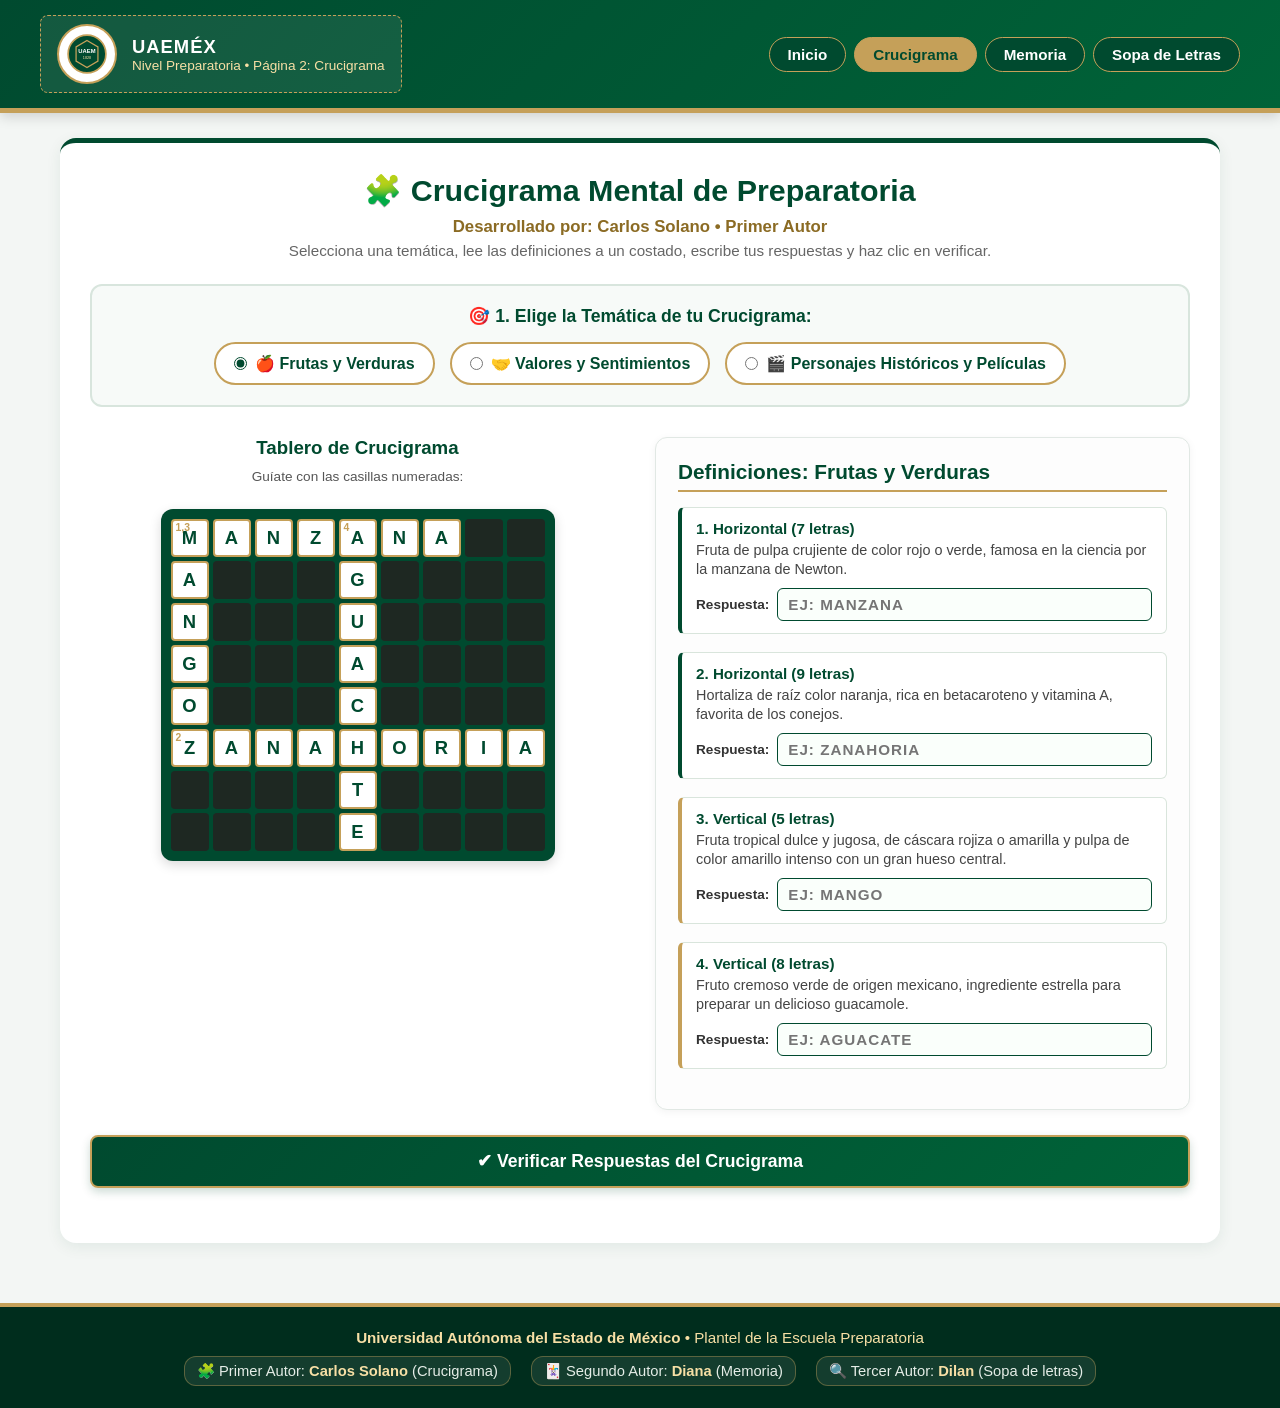
==== crucigrama.html @ 7cd6ed07 "feat: unir proyectos integrando Memoriando y Sopa de Letras con diseno institucional UAEMex" ====
<!DOCTYPE html>
<html lang="es">
<head>
    <meta charset="UTF-8">
    <meta name="viewport" content="width=device-width, initial-scale=1.0">
    <title>Crucigrama Interactivo | UAEMéx Preparatoria - Carlos Solano</title>
    <!-- Vinculación del archivo de estilos externo -->
    <link rel="stylesheet" href="css/estilos.css">
</head>
<body>

    <!-- Encabezado Institucional UAEMéx con espacio reservado para Logotipo -->
    <header class="header-uaem">
        <div class="contenedor-header">
            <div class="logo-espacio" title="Espacio para colocar el logotipo oficial de la UAEMéx">
                <div class="logo-uaem-marco">
                    <svg viewBox="0 0 100 100" xmlns="http://www.w3.org/2000/svg">
                        <circle cx="50" cy="50" r="45" fill="#004A2F" stroke="#C5A059" stroke-width="4"/>
                        <path d="M50 18 L76 33 L76 67 L50 82 L24 67 L24 33 Z" fill="none" stroke="#C5A059" stroke-width="3"/>
                        <text x="50" y="47" font-size="14" font-weight="bold" fill="#ffffff" text-anchor="middle">UAEM</text>
                        <text x="50" y="62" font-size="9" fill="#f7dfa5" text-anchor="middle">1828</text>
                    </svg>
                </div>
                <div class="texto-logo">
                    <span class="institucion">UAEMéx</span>
                    <span class="sub-institucion">Nivel Preparatoria &bull; Página 2: Crucigrama</span>
                </div>
            </div>

            <nav>
                <a href="index.html" class="nav-enlace-inicio">Inicio</a>
                <a href="crucigrama.html" class="nav-enlace-inicio activo">Crucigrama</a>
                <a href="memoria.html" class="nav-enlace-inicio">Memoria</a>
                <a href="sopa.html" class="nav-enlace-inicio">Sopa de Letras</a>
            </nav>
        </div>
    </header>

    <!-- Contenedor Principal del Juego -->
    <main class="contenedor-principal">

        <section class="seccion-crucigrama">
            <!-- Encabezado del Juego e Ilustración Llamativa -->
            <div class="encabezado-juego">
                <h2>🧩 Crucigrama Mental de Preparatoria</h2>
                <p class="credito-autor-juego">Desarrollado por: Carlos Solano &bull; Primer Autor</p>
                <p style="color: #666; margin-top: 5px; font-size: 0.95rem;">
                    Selecciona una temática, lee las definiciones a un costado, escribe tus respuestas y haz clic en verificar.
                </p>
            </div>

            <!-- Formulario Principal del Crucigrama -->
            <form id="form-crucigrama" autocomplete="off">

                <!-- Selector de Temática -->
                <div class="bloque-selector-temas">
                    <h4>🎯 1. Elige la Temática de tu Crucigrama:</h4>
                    <div class="grupo-radios">
                        <label class="radio-opcion">
                            <input type="radio" name="tematica" value="frutas" id="radio-frutas" checked>
                            🍎 Frutas y Verduras
                        </label>
                        <label class="radio-opcion">
                            <input type="radio" name="tematica" value="valores" id="radio-valores">
                            🤝 Valores y Sentimientos
                        </label>
                        <label class="radio-opcion">
                            <input type="radio" name="tematica" value="personajes" id="radio-personajes">
                            🎬 Personajes Históricos y Películas
                        </label>
                    </div>
                </div>

                <!-- Contenedor dinámico según temática -->
                <div class="contenedor-juego">

                    <!-- ==============================================================
                         PANEL 1: FRUTAS Y VERDURAS
                         ============================================================== -->
                    <div class="panel-frutas" id="panel-frutas" style="display: block;">
                        <div class="contenedor-layout-crucigrama">
                            
                            <!-- Columna Central: Crucigrama -->
                            <div class="columna-crucigrama">
                                <h3 style="color:#004A2F; margin-bottom: 10px;">Tablero de Crucigrama</h3>
                                <p style="font-size:0.85rem; color:#555; margin-bottom:10px;">Guíate con las casillas numeradas:</p>
                                
                                <div class="cuadricula-crucigrama" style="grid-template-columns: repeat(9, 38px);">
                                    <!-- Fila 1: MANZANA (Horizontal 1) -->
                                    <div class="celda-letra"><span class="numero-pista">1,3</span>M</div>
                                    <div class="celda-letra">A</div>
                                    <div class="celda-letra">N</div>
                                    <div class="celda-letra">Z</div>
                                    <div class="celda-letra"><span class="numero-pista">4</span>A</div>
                                    <div class="celda-letra">N</div>
                                    <div class="celda-letra">A</div>
                                    <div class="celda-vacia"></div>
                                    <div class="celda-vacia"></div>

                                    <!-- Fila 2: Intersección con V3 (A) y V4 (G) -->
                                    <div class="celda-letra">A</div>
                                    <div class="celda-vacia"></div>
                                    <div class="celda-vacia"></div>
                                    <div class="celda-vacia"></div>
                                    <div class="celda-letra">G</div>
                                    <div class="celda-vacia"></div>
                                    <div class="celda-vacia"></div>
                                    <div class="celda-vacia"></div>
                                    <div class="celda-vacia"></div>

                                    <!-- Fila 3: Intersección con V3 (N) y V4 (U) -->
                                    <div class="celda-letra">N</div>
                                    <div class="celda-vacia"></div>
                                    <div class="celda-vacia"></div>
                                    <div class="celda-vacia"></div>
                                    <div class="celda-letra">U</div>
                                    <div class="celda-vacia"></div>
                                    <div class="celda-vacia"></div>
                                    <div class="celda-vacia"></div>
                                    <div class="celda-vacia"></div>

                                    <!-- Fila 4: Intersección con V3 (G) y V4 (A) -->
                                    <div class="celda-letra">G</div>
                                    <div class="celda-vacia"></div>
                                    <div class="celda-vacia"></div>
                                    <div class="celda-vacia"></div>
                                    <div class="celda-letra">A</div>
                                    <div class="celda-vacia"></div>
                                    <div class="celda-vacia"></div>
                                    <div class="celda-vacia"></div>
                                    <div class="celda-vacia"></div>

                                    <!-- Fila 5: Intersección con V3 (O) y V4 (C) -->
                                    <div class="celda-letra">O</div>
                                    <div class="celda-vacia"></div>
                                    <div class="celda-vacia"></div>
                                    <div class="celda-vacia"></div>
                                    <div class="celda-letra">C</div>
                                    <div class="celda-vacia"></div>
                                    <div class="celda-vacia"></div>
                                    <div class="celda-vacia"></div>
                                    <div class="celda-vacia"></div>

                                    <!-- Fila 6: ZANAHORIA (Horizontal 2) e intersección V4 (A) -->
                                    <div class="celda-letra"><span class="numero-pista">2</span>Z</div>
                                    <div class="celda-letra">A</div>
                                    <div class="celda-letra">N</div>
                                    <div class="celda-letra">A</div>
                                    <div class="celda-letra">H</div>
                                    <div class="celda-letra">O</div>
                                    <div class="celda-letra">R</div>
                                    <div class="celda-letra">I</div>
                                    <div class="celda-letra">A</div>

                                    <!-- Fila 7: Continuación V4 (T) -->
                                    <div class="celda-vacia"></div>
                                    <div class="celda-vacia"></div>
                                    <div class="celda-vacia"></div>
                                    <div class="celda-vacia"></div>
                                    <div class="celda-letra">T</div>
                                    <div class="celda-vacia"></div>
                                    <div class="celda-vacia"></div>
                                    <div class="celda-vacia"></div>
                                    <div class="celda-vacia"></div>

                                    <!-- Fila 8: Terminación V4 (E) -->
                                    <div class="celda-vacia"></div>
                                    <div class="celda-vacia"></div>
                                    <div class="celda-vacia"></div>
                                    <div class="celda-vacia"></div>
                                    <div class="celda-letra">E</div>
                                    <div class="celda-vacia"></div>
                                    <div class="celda-vacia"></div>
                                    <div class="celda-vacia"></div>
                                    <div class="celda-vacia"></div>
                                </div>
                            </div>

                            <!-- Columna Lateral: Definiciones y Campos de Respuesta -->
                            <div class="columna-definiciones">
                                <h3>Definiciones: Frutas y Verduras</h3>
                                
                                <div class="bloque-pista">
                                    <div class="titulo-pista">1. Horizontal (7 letras)</div>
                                    <div class="texto-pista">Fruta de pulpa crujiente de color rojo o verde, famosa en la ciencia por la manzana de Newton.</div>
                                    <div class="campo-respuesta">
                                        <label for="f_p1">Respuesta:</label>
                                        <input type="text" id="f_p1" name="f_p1" placeholder="EJ: MANZANA" maxlength="15">
                                    </div>
                                </div>

                                <div class="bloque-pista">
                                    <div class="titulo-pista">2. Horizontal (9 letras)</div>
                                    <div class="texto-pista">Hortaliza de raíz color naranja, rica en betacaroteno y vitamina A, favorita de los conejos.</div>
                                    <div class="campo-respuesta">
                                        <label for="f_p2">Respuesta:</label>
                                        <input type="text" id="f_p2" name="f_p2" placeholder="EJ: ZANAHORIA" maxlength="15">
                                    </div>
                                </div>

                                <div class="bloque-pista vertical">
                                    <div class="titulo-pista">3. Vertical (5 letras)</div>
                                    <div class="texto-pista">Fruta tropical dulce y jugosa, de cáscara rojiza o amarilla y pulpa de color amarillo intenso con un gran hueso central.</div>
                                    <div class="campo-respuesta">
                                        <label for="f_p3">Respuesta:</label>
                                        <input type="text" id="f_p3" name="f_p3" placeholder="EJ: MANGO" maxlength="15">
                                    </div>
                                </div>

                                <div class="bloque-pista vertical">
                                    <div class="titulo-pista">4. Vertical (8 letras)</div>
                                    <div class="texto-pista">Fruto cremoso verde de origen mexicano, ingrediente estrella para preparar un delicioso guacamole.</div>
                                    <div class="campo-respuesta">
                                        <label for="f_p4">Respuesta:</label>
                                        <input type="text" id="f_p4" name="f_p4" placeholder="EJ: AGUACATE" maxlength="15">
                                    </div>
                                </div>
                            </div>

                        </div>
                    </div>

                    <!-- ==============================================================
                         PANEL 2: VALORES Y SENTIMIENTOS
                         ============================================================== -->
                    <div class="panel-valores" id="panel-valores">
                        <div class="contenedor-layout-crucigrama">
                            
                            <!-- Columna Central: Crucigrama -->
                            <div class="columna-crucigrama">
                                <h3 style="color:#004A2F; margin-bottom: 10px;">Tablero de Crucigrama</h3>
                                <p style="font-size:0.85rem; color:#555; margin-bottom:10px;">Guíate con las casillas numeradas:</p>
                                
                                <div class="cuadricula-crucigrama" style="grid-template-columns: repeat(7, 38px);">
                                    <!-- Fila 1: RESPETO (Horizontal 1) -->
                                    <div class="celda-letra"><span class="numero-pista">1</span>R</div>
                                    <div class="celda-letra">E</div>
                                    <div class="celda-letra">S</div>
                                    <div class="celda-letra">P</div>
                                    <div class="celda-letra"><span class="numero-pista">3</span>E</div>
                                    <div class="celda-letra">T</div>
                                    <div class="celda-letra">O</div>

                                    <!-- Fila 2: Intersección V3 (L) -->
                                    <div class="celda-vacia"></div>
                                    <div class="celda-vacia"></div>
                                    <div class="celda-vacia"></div>
                                    <div class="celda-vacia"></div>
                                    <div class="celda-letra">A</div>
                                    <div class="celda-vacia"></div>
                                    <div class="celda-vacia"></div>

                                    <!-- Fila 3: EMPATIA (Horizontal 2) e intersección V3 (L) y V4 (A) -->
                                    <div class="celda-letra"><span class="numero-pista">2,4</span>E</div>
                                    <div class="celda-letra">M</div>
                                    <div class="celda-letra">P</div>
                                    <div class="celda-letra">A</div>
                                    <div class="celda-letra">T</div>
                                    <div class="celda-letra">I</div>
                                    <div class="celda-letra">A</div>

                                    <!-- Fila 4: Intersección V4 (M) y V3 (A) -->
                                    <div class="celda-letra">M</div>
                                    <div class="celda-vacia"></div>
                                    <div class="celda-vacia"></div>
                                    <div class="celda-vacia"></div>
                                    <div class="celda-letra">A</div>
                                    <div class="celda-vacia"></div>
                                    <div class="celda-vacia"></div>

                                    <!-- Fila 5: Intersección V4 (O) y V3 (D) -->
                                    <div class="celda-letra">O</div>
                                    <div class="celda-vacia"></div>
                                    <div class="celda-vacia"></div>
                                    <div class="celda-vacia"></div>
                                    <div class="celda-letra">D</div>
                                    <div class="celda-vacia"></div>
                                    <div class="celda-vacia"></div>

                                    <!-- Fila 6: Intersección V4 (R) -->
                                    <div class="celda-letra">R</div>
                                    <div class="celda-vacia"></div>
                                    <div class="celda-vacia"></div>
                                    <div class="celda-vacia"></div>
                                    <div class="celda-vacia"></div>
                                    <div class="celda-vacia"></div>
                                    <div class="celda-vacia"></div>
                                </div>
                            </div>

                            <!-- Columna Lateral: Definiciones y Campos de Respuesta -->
                            <div class="columna-definiciones">
                                <h3>Definiciones: Valores y Sentimientos</h3>
                                
                                <div class="bloque-pista">
                                    <div class="titulo-pista">1. Horizontal (7 letras)</div>
                                    <div class="texto-pista">Valor fundamental universitario que implica reconocer, apreciar y valorar a los demás y a sus derechos.</div>
                                    <div class="campo-respuesta">
                                        <label for="v_p1">Respuesta:</label>
                                        <input type="text" id="v_p1" name="v_p1" placeholder="EJ: RESPETO" maxlength="15">
                                    </div>
                                </div>

                                <div class="bloque-pista">
                                    <div class="titulo-pista">2. Horizontal (7 letras)</div>
                                    <div class="texto-pista">Capacidad socioemocional de ponerse en los zapatos de otra persona y comprender sus vivencias.</div>
                                    <div class="campo-respuesta">
                                        <label for="v_p2">Respuesta:</label>
                                        <input type="text" id="v_p2" name="v_p2" placeholder="EJ: EMPATIA" maxlength="15">
                                    </div>
                                </div>

                                <div class="bloque-pista vertical">
                                    <div class="titulo-pista">3. Vertical (7 letras)</div>
                                    <div class="texto-pista">Sentimiento de devoción, fidelidad y compromiso que profesamos hacia los principios éticos y amigos.</div>
                                    <div class="campo-respuesta">
                                        <label for="v_p3">Respuesta:</label>
                                        <input type="text" id="v_p3" name="v_p3" placeholder="EJ: LEALTAD" maxlength="15">
                                    </div>
                                </div>

                                <div class="bloque-pista vertical">
                                    <div class="titulo-pista">4. Vertical (4 letras)</div>
                                    <div class="texto-pista">Sentimiento supremo de cariño, afecto y fraternidad universal que une a las personas y a la comunidad.</div>
                                    <div class="campo-respuesta">
                                        <label for="v_p4">Respuesta:</label>
                                        <input type="text" id="v_p4" name="v_p4" placeholder="EJ: AMOR" maxlength="15">
                                    </div>
                                </div>
                            </div>

                        </div>
                    </div>

                    <!-- ==============================================================
                         PANEL 3: PERSONAJES HISTÓRICOS Y PELÍCULAS
                         ============================================================== -->
                    <div class="panel-personajes" id="panel-personajes">
                        <div class="contenedor-layout-crucigrama">
                            
                            <!-- Columna Central: Crucigrama -->
                            <div class="columna-crucigrama">
                                <h3 style="color:#004A2F; margin-bottom: 10px;">Tablero de Crucigrama</h3>
                                <p style="font-size:0.85rem; color:#555; margin-bottom:10px;">Guíate con las casillas numeradas:</p>
                                
                                <div class="cuadricula-crucigrama" style="grid-template-columns: repeat(7, 38px);">
                                    <!-- Fila 1: ZAPATA (Horizontal 1) -->
                                    <div class="celda-letra"><span class="numero-pista">1</span>Z</div>
                                    <div class="celda-letra"><span class="numero-pista">3</span>A</div>
                                    <div class="celda-letra">P</div>
                                    <div class="celda-letra">A</div>
                                    <div class="celda-letra">T</div>
                                    <div class="celda-letra">A</div>
                                    <div class="celda-vacia"></div>

                                    <!-- Fila 2: Intersección V3 (H e I) -->
                                    <div class="celda-vacia"></div>
                                    <div class="celda-letra">H</div>
                                    <div class="celda-vacia"></div>
                                    <div class="celda-vacia"></div>
                                    <div class="celda-vacia"></div>
                                    <div class="celda-vacia"></div>
                                    <div class="celda-vacia"></div>

                                    <!-- Fila 3: Intersección V3 (I) -->
                                    <div class="celda-vacia"></div>
                                    <div class="celda-letra">I</div>
                                    <div class="celda-vacia"></div>
                                    <div class="celda-vacia"></div>
                                    <div class="celda-vacia"></div>
                                    <div class="celda-vacia"></div>
                                    <div class="celda-vacia"></div>

                                    <!-- Fila 4: COCO (Horizontal 2) e intersección V4 (NEMO) -->
                                    <div class="celda-letra"><span class="numero-pista">2</span>C</div>
                                    <div class="celda-letra">O</div>
                                    <div class="celda-letra">C</div>
                                    <div class="celda-letra"><span class="numero-pista">4</span>O</div>
                                    <div class="celda-vacia"></div>
                                    <div class="celda-vacia"></div>
                                    <div class="celda-vacia"></div>

                                    <!-- Fila 5: Intersección V3 (D) y V4 (M) -->
                                    <div class="celda-vacia"></div>
                                    <div class="celda-letra">D</div>
                                    <div class="celda-vacia"></div>
                                    <div class="celda-letra">M</div>
                                    <div class="celda-vacia"></div>
                                    <div class="celda-vacia"></div>
                                    <div class="celda-vacia"></div>

                                    <!-- Fila 6: Intersección V3 (A) y V4 (E) -->
                                    <div class="celda-vacia"></div>
                                    <div class="celda-letra">A</div>
                                    <div class="celda-vacia"></div>
                                    <div class="celda-letra">E</div>
                                    <div class="celda-vacia"></div>
                                    <div class="celda-vacia"></div>
                                    <div class="celda-vacia"></div>

                                    <!-- Fila 7: Intersección V3 (LGO) y V4 (N) -->
                                    <div class="celda-vacia"></div>
                                    <div class="celda-letra">L</div>
                                    <div class="celda-vacia"></div>
                                    <div class="celda-letra">N</div>
                                    <div class="celda-vacia"></div>
                                    <div class="celda-vacia"></div>
                                    <div class="celda-vacia"></div>
                                </div>
                            </div>

                            <!-- Columna Lateral: Definiciones y Campos de Respuesta -->
                            <div class="columna-definiciones">
                                <h3>Definiciones: Personajes y Películas</h3>
                                
                                <div class="bloque-pista">
                                    <div class="titulo-pista">1. Horizontal (6 letras)</div>
                                    <div class="texto-pista">Emiliano, caudillo del sur y héroe de la Revolución Mexicana cuyo lema fue 'Tierra y Libertad'.</div>
                                    <div class="campo-respuesta">
                                        <label for="h_p1">Respuesta:</label>
                                        <input type="text" id="h_p1" name="h_p1" placeholder="EJ: ZAPATA" maxlength="15">
                                    </div>
                                </div>

                                <div class="bloque-pista">
                                    <div class="titulo-pista">2. Horizontal (4 letras)</div>
                                    <div class="texto-pista">Aclamada película animada de Disney Pixar que retrata la tradición mexicana del Día de Muertos y a Miguel Rivera.</div>
                                    <div class="campo-respuesta">
                                        <label for="h_p2">Respuesta:</label>
                                        <input type="text" id="h_p2" name="h_p2" placeholder="EJ: COCO" maxlength="15">
                                    </div>
                                </div>

                                <div class="bloque-pista vertical">
                                    <div class="titulo-pista">3. Vertical (7 letras)</div>
                                    <div class="texto-pista">Don Miguel, cura de Dolores considerado el Padre de la Patria que proclamó el Grito de Independencia en 1810.</div>
                                    <div class="campo-respuesta">
                                        <label for="h_p3">Respuesta:</label>
                                        <input type="text" id="h_p3" name="h_p3" placeholder="EJ: HIDALGO" maxlength="15">
                                    </div>
                                </div>

                                <div class="bloque-pista vertical">
                                    <div class="titulo-pista">4. Vertical (4 letras)</div>
                                    <div class="texto-pista">Pequeño y simpático pez payaso que se pierde en el arrecife en una famosa película marina de Pixar.</div>
                                    <div class="campo-respuesta">
                                        <label for="h_p4">Respuesta:</label>
                                        <input type="text" id="h_p4" name="h_p4" placeholder="EJ: NEMO" maxlength="15">
                                    </div>
                                </div>
                            </div>

                        </div>
                    </div>

                </div>

                <!-- Botón de Envío / Verificación -->
                <button type="submit" id="btn-verificar" class="boton-verificar">
                    ✔ Verificar Respuestas del Crucigrama
                </button>
            </form>

            <!-- Contenedor para mostrar la respuesta del servidor PHP -->
            <div id="resultado" class="contenedor-resultado"></div>

        </section>

    </main>

    <!-- Pie de Página Institucional con los Autores -->
    <footer class="footer-uaem">
        <p><strong>Universidad Autónoma del Estado de México</strong> &bull; Plantel de la Escuela Preparatoria</p>
        <div class="autores-lista">
            <span class="autor-item">🧩 Primer Autor: <strong>Carlos Solano</strong> (Crucigrama)</span>
            <span class="autor-item">🃏 Segundo Autor: <strong>Diana</strong> (Memoria)</span>
            <span class="autor-item">🔍 Tercer Autor: <strong>Dilan</strong> (Sopa de letras)</span>
        </div>
    </footer>

    <!-- Vinculación del archivo JavaScript externo -->
    <script src="js/script.js"></script>
</body>
</html>
---- css/estilos.css ----
/* ==========================================================================
   ESTILOS INSTITUCIONALES UAEMÉX - PORTAL EDUCATIVO PREPARATORIA
   Paleta oficial: Verde Esmeralda (#004A2F / #006338) y Dorado (#C5A059 / #D4AF37)
   ========================================================================== */

/* Reseteo básico y configuración general */
* {
    margin: 0;
    padding: 0;
    box-sizing: border-box;
    font-family: 'Segoe UI', Tahoma, Geneva, Verdana, sans-serif;
}

body {
    background-color: #f3f6f4;
    color: #222222;
    min-height: 100vh;
    display: flex;
    flex-direction: column;
}

/* Espacio superior para el logotipo y encabezado institucional */
.header-uaem {
    background: linear-gradient(135deg, #004A2F 0%, #006338 100%);
    color: #ffffff;
    border-bottom: 5px solid #C5A059;
    padding: 15px 25px;
    box-shadow: 0 4px 12px rgba(0, 0, 0, 0.15);
}

.contenedor-header {
    max-width: 1200px;
    margin: 0 auto;
    display: flex;
    align-items: center;
    justify-content: space-between;
    flex-wrap: wrap;
    gap: 15px;
}

/* Espacio reservado para el logotipo de la UAEMex */
.logo-espacio {
    display: flex;
    align-items: center;
    gap: 15px;
    background: rgba(255, 255, 255, 0.08);
    padding: 8px 16px;
    border-radius: 8px;
    border: 1px dashed #C5A059;
}

.logo-uaem-marco {
    width: 60px;
    height: 60px;
    background-color: #ffffff;
    border: 2px solid #C5A059;
    border-radius: 50%;
    display: flex;
    align-items: center;
    justify-content: center;
    overflow: hidden;
}

.logo-uaem-marco svg {
    width: 42px;
    height: 42px;
}

.texto-logo {
    display: flex;
    flex-direction: column;
}

.texto-logo .institucion {
    font-size: 1.15rem;
    font-weight: 800;
    letter-spacing: 1px;
    color: #ffffff;
    text-transform: uppercase;
}

.texto-logo .sub-institucion {
    font-size: 0.85rem;
    color: #f7dfa5;
    font-weight: 500;
}

.nav-enlace-inicio {
    color: #ffffff;
    text-decoration: none;
    font-weight: 600;
    font-size: 0.95rem;
    background: #004A2F;
    border: 1.5px solid #C5A059;
    padding: 8px 18px;
    border-radius: 20px;
    transition: background-color 0.2s, color 0.2s;
    display: inline-block;
}

.nav-enlace-inicio:hover {
    background-color: #C5A059;
    color: #004A2F;
}

.nav-enlace-inicio.activo {
    background-color: #C5A059;
    color: #004A2F;
    font-weight: 700;
}

header nav {
    display: flex;
    flex-wrap: wrap;
    gap: 8px;
    align-items: center;
}

/* Contenido Principal */
.contenedor-principal {
    max-width: 1200px;
    margin: 25px auto;
    padding: 0 20px;
    flex: 1;
    width: 100%;
}

/* Sección central con imagen de cerebro y niños/jóvenes */
.seccion-central {
    background-color: #ffffff;
    border-radius: 16px;
    padding: 30px;
    text-align: center;
    box-shadow: 0 4px 15px rgba(0, 74, 47, 0.08);
    border-top: 4px solid #004A2F;
    margin-bottom: 35px;
}

.ilustracion-cerebro {
    margin: 0 auto 20px auto;
    max-width: 480px;
}

.ilustracion-cerebro svg {
    width: 100%;
    height: auto;
    max-height: 240px;
}

.seccion-central h2 {
    color: #004A2F;
    font-size: 1.8rem;
    margin-bottom: 10px;
}

.seccion-central p {
    color: #555555;
    font-size: 1.05rem;
    max-width: 750px;
    margin: 0 auto;
    line-height: 1.5;
}

/* Recuadro de las 3 tarjetas de juegos */
.recuadro-tarjetas {
    background-color: #ffffff;
    border-radius: 16px;
    padding: 30px;
    box-shadow: 0 4px 15px rgba(0, 74, 47, 0.08);
    border-top: 4px solid #C5A059;
    margin-bottom: 35px;
}

.titulo-recuadro {
    text-align: center;
    color: #004A2F;
    font-size: 1.6rem;
    margin-bottom: 8px;
}

.subtitulo-recuadro {
    text-align: center;
    color: #777777;
    margin-bottom: 30px;
    font-size: 0.95rem;
}

/* Cuadrícula de tarjetas con efecto flip 3D */
.grid-tarjetas {
    display: grid;
    grid-template-columns: repeat(auto-fit, minmax(280px, 1fr));
    gap: 25px;
}

.tarjeta-perspectiva {
    perspective: 1000px;
    height: 340px;
    cursor: pointer;
}

.tarjeta-interior {
    position: relative;
    width: 100%;
    height: 100%;
    text-align: center;
    transition: transform 0.7s;
    transform-style: preserve-3d;
    border-radius: 14px;
    box-shadow: 0 6px 18px rgba(0, 0, 0, 0.1);
}

/* Clase añadida al hacer clic para girar la tarjeta */
.tarjeta-perspectiva.girada .tarjeta-interior,
.tarjeta-perspectiva:hover .tarjeta-interior {
    transform: rotateY(180deg);
}

.cara-frontal, .cara-posterior {
    position: absolute;
    width: 100%;
    height: 100%;
    backface-visibility: hidden;
    -webkit-backface-visibility: hidden;
    border-radius: 14px;
    padding: 25px;
    display: flex;
    flex-direction: column;
    justify-content: center;
    align-items: center;
}

/* Frente de la tarjeta */
.cara-frontal {
    background: #ffffff;
    border: 2px solid #e1e8e4;
    border-bottom: 5px solid #004A2F;
}

.icono-juego {
    font-size: 3.5rem;
    margin-bottom: 15px;
}

.cara-frontal h3 {
    color: #004A2F;
    font-size: 1.4rem;
    margin-bottom: 10px;
}

.etiqueta-autor {
    display: inline-block;
    background-color: #f7dfa5;
    color: #5a4209;
    font-weight: 700;
    font-size: 0.85rem;
    padding: 4px 12px;
    border-radius: 12px;
    margin-bottom: 15px;
}

.instruccion-click {
    font-size: 0.85rem;
    color: #888888;
    margin-top: auto;
}

/* Reverso de la tarjeta */
.cara-posterior {
    background: linear-gradient(145deg, #004A2F 0%, #003622 100%);
    color: #ffffff;
    transform: rotateY(180deg);
    border: 2px solid #C5A059;
}

.cara-posterior h3 {
    color: #f7dfa5;
    font-size: 1.35rem;
    margin-bottom: 12px;
}

.cara-posterior p {
    font-size: 0.92rem;
    line-height: 1.45;
    margin-bottom: 16px;
    color: #e5ede7;
}

.autor-posterior {
    font-size: 0.9rem;
    color: #ffffff;
    margin-bottom: 18px;
    font-weight: 600;
}

.boton-jugar {
    display: inline-block;
    background-color: #C5A059;
    color: #003622;
    font-weight: bold;
    text-decoration: none;
    padding: 10px 22px;
    border-radius: 20px;
    font-size: 0.95rem;
    border: none;
    cursor: pointer;
    box-shadow: 0 4px 8px rgba(0, 0, 0, 0.2);
    transition: transform 0.15s, background-color 0.15s;
}

.boton-jugar:hover {
    background-color: #e2ba6a;
    transform: scale(1.04);
}

.boton-proximo {
    display: inline-block;
    background-color: rgba(255, 255, 255, 0.2);
    color: #ffffff;
    font-size: 0.85rem;
    padding: 8px 16px;
    border-radius: 15px;
    border: 1px dashed #C5A059;
}

/* ==========================================================================
   ESTILOS PARA LA PÁGINA 2: CRUCIGRAMA (Carlos Solano)
   ========================================================================== */

.seccion-crucigrama {
    background: #ffffff;
    border-radius: 16px;
    padding: 30px;
    box-shadow: 0 4px 15px rgba(0, 74, 47, 0.08);
    border-top: 5px solid #004A2F;
    margin-bottom: 35px;
}

.encabezado-juego {
    text-align: center;
    margin-bottom: 25px;
}

.encabezado-juego h2 {
    color: #004A2F;
    font-size: 1.9rem;
    margin-bottom: 8px;
}

.credito-autor-juego {
    color: #8b6b24;
    font-weight: 700;
    font-size: 1.05rem;
}

/* Selector interactivo de temática */
.bloque-selector-temas {
    background-color: #f7faf8;
    border: 2px solid #d8e5dd;
    border-radius: 12px;
    padding: 20px;
    margin-bottom: 30px;
    text-align: center;
}

.bloque-selector-temas h4 {
    color: #004A2F;
    margin-bottom: 15px;
    font-size: 1.1rem;
}

.grupo-radios {
    display: flex;
    justify-content: center;
    gap: 15px;
    flex-wrap: wrap;
}

.radio-opcion {
    display: inline-flex;
    align-items: center;
    cursor: pointer;
    background-color: #ffffff;
    border: 2px solid #C5A059;
    padding: 10px 18px;
    border-radius: 25px;
    font-weight: 600;
    color: #004A2F;
    transition: all 0.2s;
}

.radio-opcion input {
    margin-right: 8px;
    accent-color: #004A2F;
}

.radio-opcion:hover {
    background-color: #fdf5e3;
}

/* Contenedor del juego en 2 columnas */
.contenedor-layout-crucigrama {
    display: flex;
    flex-wrap: wrap;
    gap: 30px;
    align-items: flex-start;
}

/* Columna del crucigrama (Centro) */
.columna-crucigrama {
    flex: 1 1 450px;
    display: flex;
    flex-direction: column;
    align-items: center;
}

.cuadricula-crucigrama {
    display: inline-grid;
    gap: 4px;
    background: #004A2F;
    padding: 10px;
    border-radius: 12px;
    box-shadow: 0 4px 12px rgba(0, 0, 0, 0.15);
    margin: 15px auto;
}

.celda-vacia {
    width: 38px;
    height: 38px;
    background-color: #1e2822;
    border-radius: 4px;
}

.celda-letra {
    position: relative;
    width: 38px;
    height: 38px;
    background-color: #ffffff;
    border: 2px solid #C5A059;
    border-radius: 4px;
    display: flex;
    align-items: center;
    justify-content: center;
    font-weight: 800;
    font-size: 1.15rem;
    color: #004A2F;
}

.numero-pista {
    position: absolute;
    top: 1px;
    left: 3px;
    font-size: 0.65rem;
    color: #C5A059;
    font-weight: 700;
}

/* Columna lateral de definiciones y respuestas */
.columna-definiciones {
    flex: 1 1 450px;
    background: #fdfdfd;
    border: 1px solid #e1e8e4;
    border-radius: 12px;
    padding: 22px;
    box-shadow: 0 2px 8px rgba(0, 0, 0, 0.05);
}

.columna-definiciones h3 {
    color: #004A2F;
    font-size: 1.3rem;
    margin-bottom: 15px;
    border-bottom: 2px solid #C5A059;
    padding-bottom: 6px;
}

.bloque-pista {
    margin-bottom: 18px;
    background: #ffffff;
    border: 1px solid #d9e5dc;
    border-left: 4px solid #004A2F;
    padding: 12px 14px;
    border-radius: 6px;
}

.bloque-pista.vertical {
    border-left-color: #C5A059;
}

.titulo-pista {
    font-weight: 700;
    color: #004A2F;
    font-size: 0.95rem;
    margin-bottom: 4px;
}

.texto-pista {
    font-size: 0.9rem;
    color: #444444;
    margin-bottom: 8px;
    line-height: 1.35;
}

.campo-respuesta {
    display: flex;
    align-items: center;
    gap: 8px;
}

.campo-respuesta label {
    font-size: 0.85rem;
    font-weight: 600;
    color: #333333;
}

.campo-respuesta input {
    flex: 1;
    padding: 7px 10px;
    border: 1.5px solid #004A2F;
    border-radius: 6px;
    font-size: 0.95rem;
    text-transform: uppercase;
    font-weight: 700;
    letter-spacing: 1px;
    background-color: #fafffb;
}

.campo-respuesta input:focus {
    outline: none;
    border-color: #C5A059;
    box-shadow: 0 0 5px rgba(197, 160, 89, 0.5);
}

/* Botón de verificación */
.boton-verificar {
    display: block;
    width: 100%;
    background: linear-gradient(135deg, #004A2F 0%, #006338 100%);
    color: #ffffff;
    border: 2px solid #C5A059;
    padding: 14px;
    font-size: 1.1rem;
    font-weight: 700;
    border-radius: 8px;
    cursor: pointer;
    margin-top: 25px;
    transition: transform 0.15s, background-color 0.2s;
    box-shadow: 0 4px 10px rgba(0, 74, 47, 0.2);
}

.boton-verificar:hover {
    background: linear-gradient(135deg, #005a39 0%, #007743 100%);
    transform: translateY(-2px);
}

/* Contenedor de resultado del servidor */
.contenedor-resultado {
    margin-top: 25px;
}

.caja-resultado {
    background-color: #ffffff;
    border: 2px solid #004A2F;
    border-radius: 10px;
    padding: 20px;
    box-shadow: 0 4px 12px rgba(0, 0, 0, 0.08);
}

.caja-resultado h3 {
    color: #004A2F;
    margin-bottom: 10px;
    font-size: 1.3rem;
    border-bottom: 2px solid #C5A059;
    padding-bottom: 5px;
}

.resumen-puntaje {
    font-size: 1.05rem;
    margin-bottom: 12px;
}

.mensaje-exito {
    background-color: #e4f7eb;
    color: #0d6335;
    padding: 12px;
    border-radius: 8px;
    border-left: 5px solid #28a745;
    font-weight: 700;
    margin-bottom: 15px;
}

.mensaje-parcial {
    background-color: #fff9e6;
    color: #7d5a0c;
    padding: 12px;
    border-radius: 8px;
    border-left: 5px solid #C5A059;
    font-weight: 700;
    margin-bottom: 15px;
}

.mensaje-fallo {
    background-color: #fde8e8;
    color: #9b1c1c;
    padding: 12px;
    border-radius: 8px;
    border-left: 5px solid #dc3545;
    font-weight: 700;
    margin-bottom: 15px;
}

.resultado-item {
    padding: 8px 12px;
    border-radius: 6px;
    margin-bottom: 6px;
    font-size: 0.95rem;
}

.resultado-item.correcto {
    background-color: #f0faf4;
    color: #0b5e32;
    border: 1px solid #c3e6cb;
}

.resultado-item.incorrecto {
    background-color: #fff5f5;
    color: #842029;
    border: 1px solid #f5c2c7;
}

/* Ocultación y despliegue según temática elegida */
.panel-frutas, .panel-valores, .panel-personajes {
    display: none;
}

/* Reglas modernas :has() para alternar pestañas temáticas */
form:has(#radio-frutas:checked) .panel-frutas {
    display: block;
}

form:has(#radio-valores:checked) .panel-valores {
    display: block;
}

form:has(#radio-personajes:checked) .panel-personajes {
    display: block;
}

/* Pie de página institucional UAEMex */
.footer-uaem {
    background: #002d1d;
    color: #ffffff;
    border-top: 4px solid #C5A059;
    padding: 22px 20px;
    text-align: center;
    margin-top: auto;
}

.footer-uaem p {
    font-size: 0.95rem;
    margin-bottom: 10px;
    color: #f7dfa5;
}

.autores-lista {
    display: flex;
    justify-content: center;
    gap: 20px;
    flex-wrap: wrap;
    font-size: 0.92rem;
    color: #e5ede7;
}

.autor-item {
    background: rgba(255, 255, 255, 0.08);
    padding: 5px 12px;
    border-radius: 12px;
    border: 1px solid rgba(197, 160, 89, 0.4);
}

.autor-item strong {
    color: #f7dfa5;
}

/* Responsive */
@media (max-width: 768px) {
    .contenedor-header {
        flex-direction: column;
        text-align: center;
    }
    .logo-espacio {
        justify-content: center;
    }
    .grupo-radios {
        flex-direction: column;
    }
    .autores-lista {
        flex-direction: column;
        gap: 8px;
    }
}

/* ==========================================================================
   ESTILOS COMPARTIDOS PARA JUEGOS: MEMORIA Y SOPA DE LETRAS
   ========================================================================== */
.panel {
    background: #ffffff;
    border: 3px solid #C5A059;
    border-radius: 16px;
    padding: 24px;
    box-shadow: 0 4px 15px rgba(0, 74, 47, 0.08);
    margin-bottom: 25px;
}

.titulo-juego {
    text-align: center;
    color: #004A2F;
    font-size: clamp(1.8rem, 5vw, 2.8rem);
    margin: 0 0 8px;
    font-weight: 800;
}

.subtitulo {
    text-align: center;
    color: #555555;
    margin: 0 0 20px;
    font-size: 1rem;
}

.menu {
    display: grid;
    grid-template-columns: repeat(auto-fit, minmax(220px, 1fr));
    gap: 16px;
    margin-bottom: 20px;
}

.menu label {
    display: block;
    font-weight: bold;
    color: #004A2F;
    margin-bottom: 4px;
}

.menu select, .menu input[type=range] {
    width: 100%;
    padding: 8px 10px;
    border: 2px solid #004A2F;
    border-radius: 8px;
    font-size: 0.95rem;
    background: #fff;
}

.mensaje {
    text-align: center;
    font-weight: bold;
    min-height: 1.5em;
    font-size: 1.1rem;
    margin: 12px 0;
    color: #004A2F;
}

.mensaje.error, .error {
    color: #b00020;
}

.info-juego {
    display: flex;
    flex-wrap: wrap;
    justify-content: space-between;
    align-items: center;
    gap: 10px;
    font-size: 1.15rem;
    font-weight: bold;
    color: #004A2F;
    margin-bottom: 16px;
}

.reloj {
    background: #004A2F;
    color: #f7dfa5;
    padding: 6px 18px;
    border-radius: 20px;
    border: 2px solid #C5A059;
}

.oculto {
    display: none !important;
}

/* Tablero y cartas de Memoria */
.tablero {
    display: grid;
    grid-template-columns: repeat(auto-fit, minmax(90px, 110px));
    justify-content: center;
    gap: 12px;
    max-width: 700px;
    margin: 0 auto;
}

.carta {
    background: none;
    border: none;
    padding: 0;
    width: 100%;
    height: auto;
    min-width: 0;
    aspect-ratio: 1/1;
    perspective: 700px;
    cursor: pointer;
}

.carta .interior {
    position: relative;
    width: 100%;
    height: 100%;
    transition: transform 0.5s;
    transform-style: preserve-3d;
}

.carta.volteada .interior {
    transform: rotateY(180deg);
}

.carta .cara {
    position: absolute;
    inset: 0;
    backface-visibility: hidden;
    -webkit-backface-visibility: hidden;
    border-radius: 12px;
    display: flex;
    align-items: center;
    justify-content: center;
    border: 3px solid #C5A059;
}

.carta .frente {
    background: #004A2F;
    color: #f7dfa5;
    font-size: 2.2rem;
}

.carta .reverso {
    background: #ffffff;
    font-size: clamp(2rem, 5vw, 3rem);
    transform: rotateY(180deg);
}

.carta.acertada .reverso {
    background: #f7dfa5;
    border-color: #004A2F;
}

/* Modal fin de juego */
.fin {
    position: fixed;
    inset: 0;
    background: rgba(0, 0, 0, 0.65);
    display: flex;
    align-items: center;
    justify-content: center;
    z-index: 9999;
    padding: 16px;
}

.fin-caja {
    background: #ffffff;
    border: 5px solid #C5A059;
    border-radius: 20px;
    padding: 30px;
    text-align: center;
    max-width: 440px;
    box-shadow: 0 10px 25px rgba(0, 0, 0, 0.3);
}

.fin-caja h2 {
    color: #004A2F;
    font-size: 1.8rem;
    margin-bottom: 12px;
}

.fin-caja .botones {
    display: flex;
    flex-wrap: wrap;
    gap: 10px;
    justify-content: center;
    margin-top: 15px;
}

/* Botones para los juegos */
.boton {
    display: inline-block;
    background: #004A2F;
    color: #ffffff;
    border: 2px solid #C5A059;
    padding: 10px 22px;
    border-radius: 25px;
    font-size: 0.95rem;
    font-weight: bold;
    cursor: pointer;
    text-decoration: none;
    transition: background-color 0.2s, color 0.2s;
}

.boton:hover {
    background: #006338;
}

.boton.oro {
    background: #C5A059;
    color: #004A2F;
    border-color: #004A2F;
}

.boton.oro:hover {
    background: #d4af37;
}

.botonera {
    display: flex;
    flex-wrap: wrap;
    gap: 12px;
    justify-content: center;
    margin-top: 15px;
}

/* Sopa de letras */
.sopa {
    border-collapse: collapse;
    margin: 0 auto 20px;
    user-select: none;
}

.sopa td {
    width: 42px;
    height: 42px;
    text-align: center;
    border: 1.5px solid #C5A059;
    font-weight: bold;
    font-size: 1.2rem;
    color: #004A2F;
    cursor: pointer;
    background: #ffffff;
    padding: 0;
    transition: background-color 0.15s;
}

.sopa td:hover {
    background: #f7dfa5;
}

.sopa td.inicio {
    background: #C5A059;
    color: #ffffff;
}

.sopa td.hallada {
    background: #004A2F;
    color: #ffffff;
}

.lista-palabras {
    display: flex;
    flex-wrap: wrap;
    gap: 10px;
    justify-content: center;
    list-style: none;
    padding: 0;
    margin: 15px 0;
}

.lista-palabras li {
    background: #fdf5e2;
    padding: 6px 14px;
    border-radius: 16px;
    font-weight: bold;
    color: #004A2F;
    border: 1.5px solid #C5A059;
    font-size: 0.95rem;
}

.lista-palabras li.hallada {
    background: #004A2F;
    color: #ffffff;
    text-decoration: line-through;
    border-color: #004A2F;
}
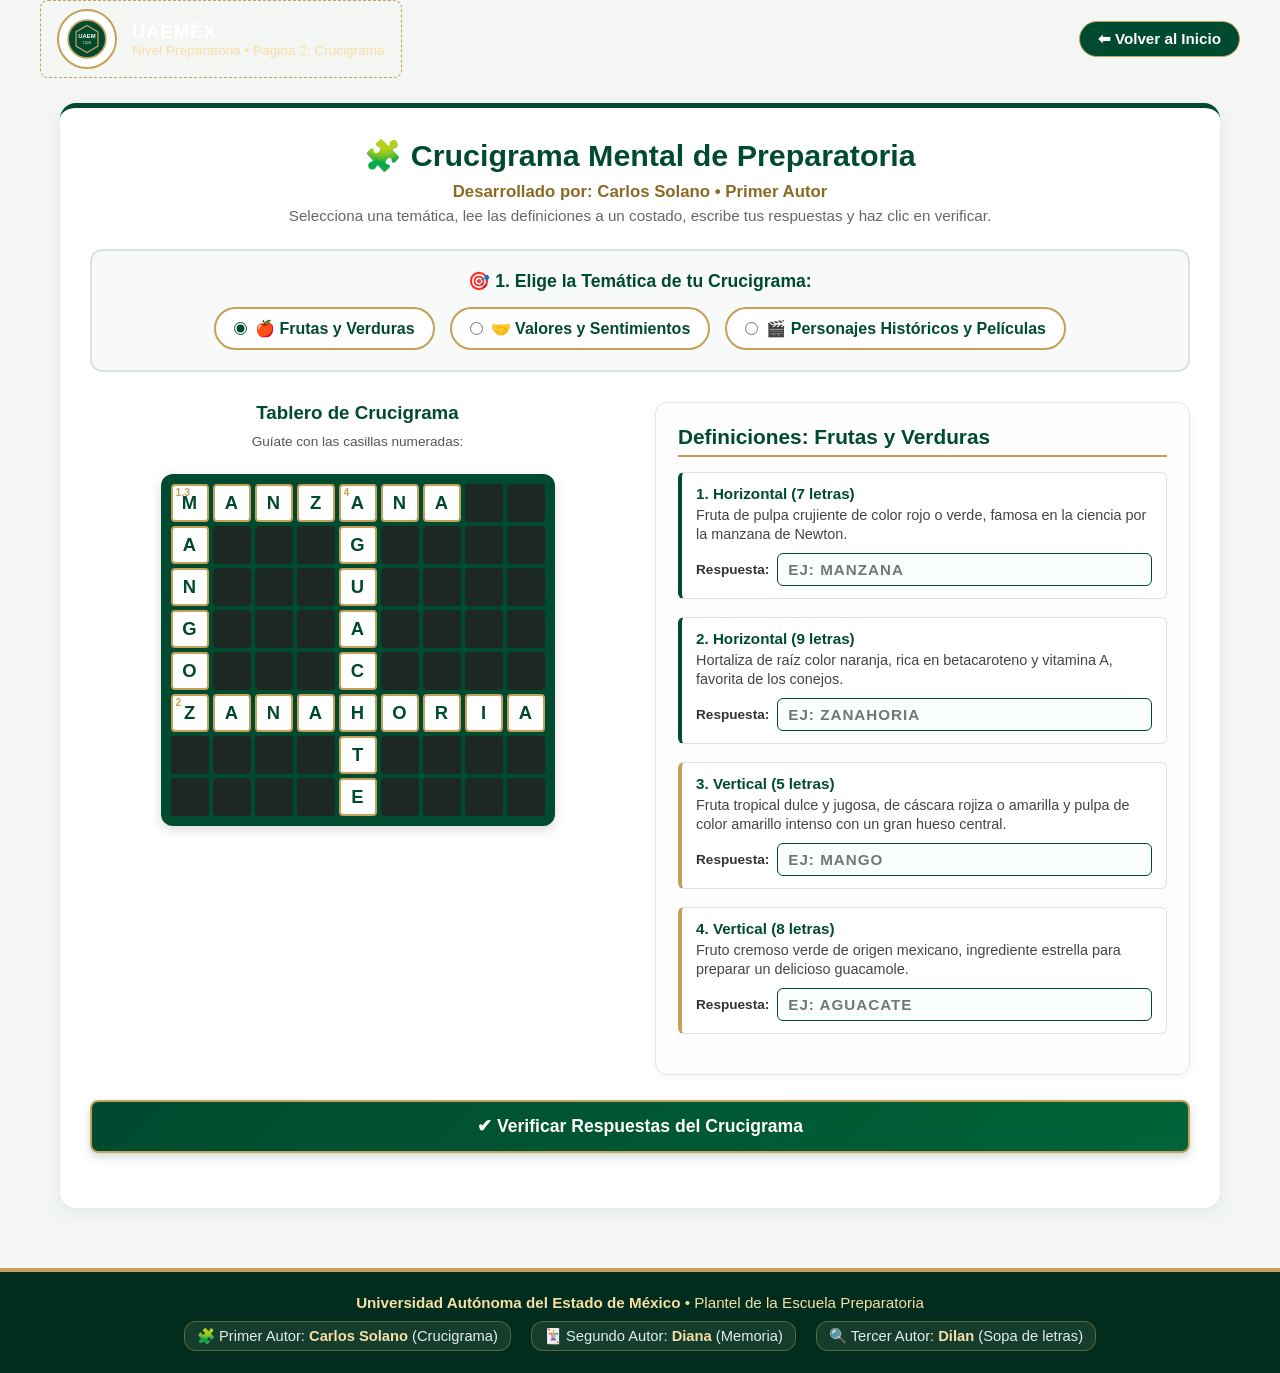
==== commit ca5a9cf6: "Update crucigrama.html" ====
--- a/crucigrama.html
+++ b/crucigrama.html
@@ -10,7 +10,7 @@
 <body>
 
     <!-- Encabezado Institucional UAEMéx con espacio reservado para Logotipo -->
-    <header class="header-uaem">
+    <header class="header-uaemMex">
         <div class="contenedor-header">
             <div class="logo-espacio" title="Espacio para colocar el logotipo oficial de la UAEMéx">
                 <div class="logo-uaem-marco">
@@ -28,10 +28,7 @@
             </div>
 
             <nav>
-                <a href="index.html" class="nav-enlace-inicio">Inicio</a>
-                <a href="crucigrama.html" class="nav-enlace-inicio activo">Crucigrama</a>
-                <a href="memoria.html" class="nav-enlace-inicio">Memoria</a>
-                <a href="sopa.html" class="nav-enlace-inicio">Sopa de Letras</a>
+                <a href="index.html" class="nav-enlace-inicio">⬅ Volver al Inicio</a>
             </nav>
         </div>
     </header>
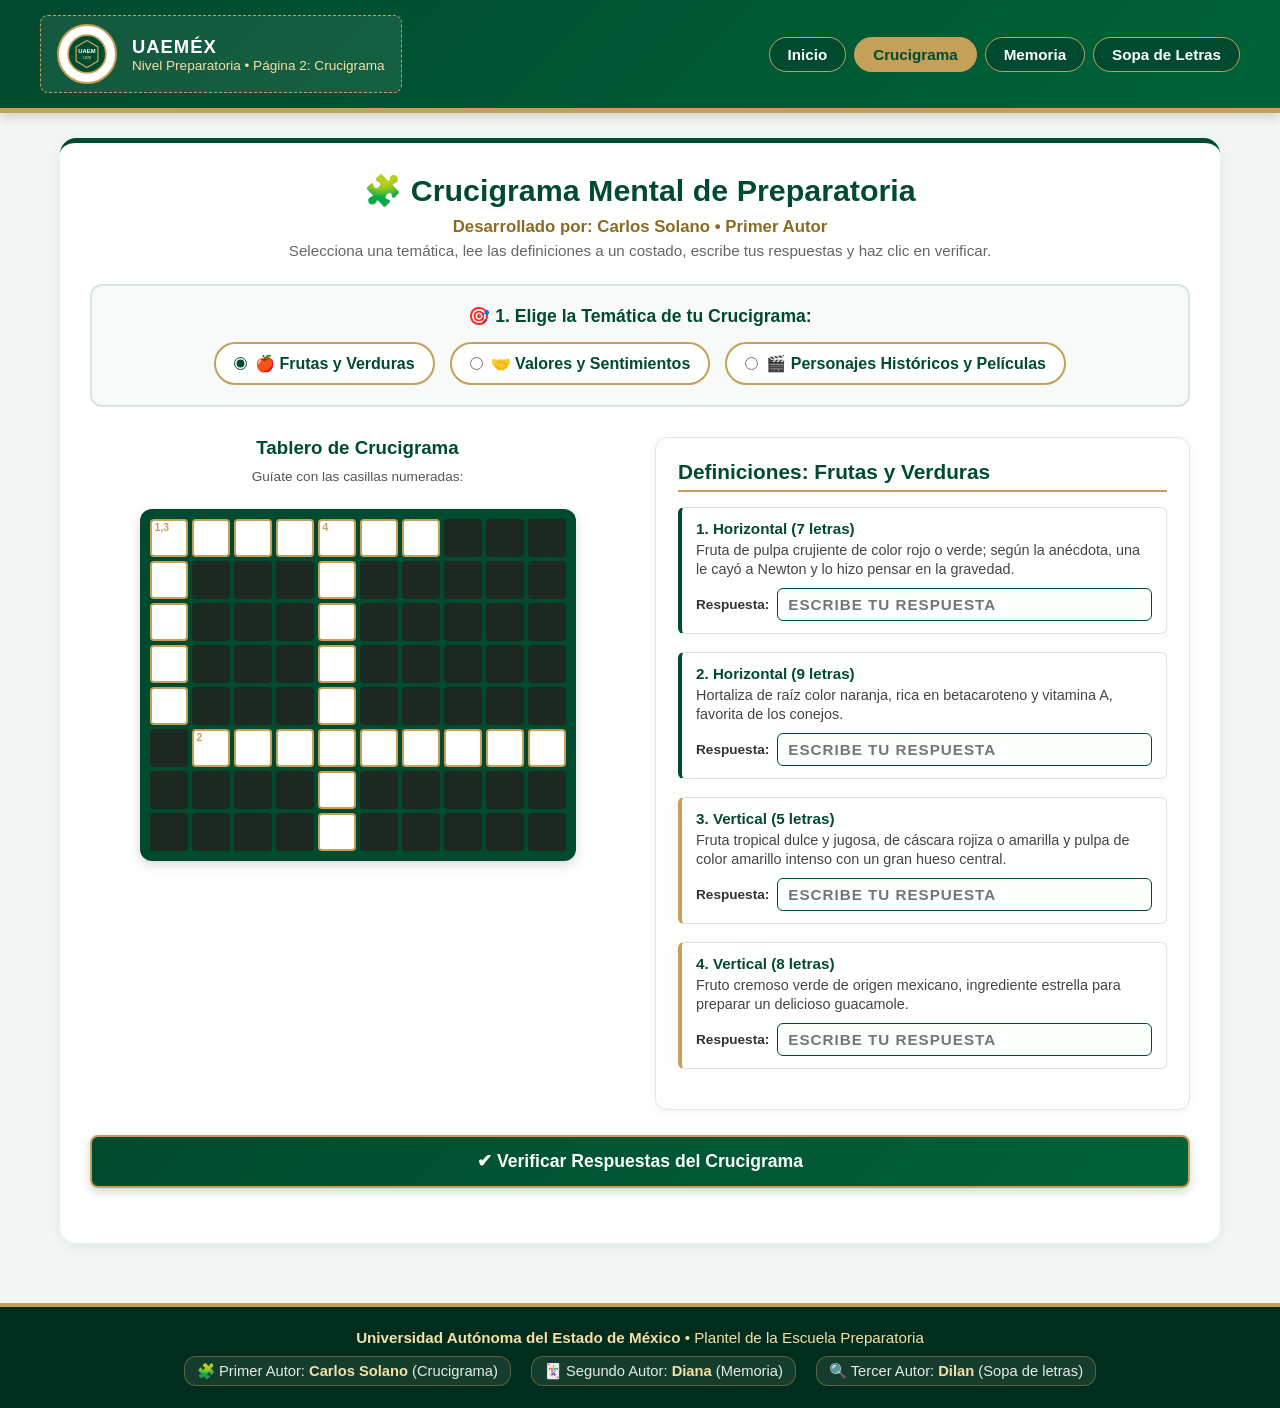
==== commit ef82ee29: "Update crucigrama.html" ====
--- a/crucigrama.html
+++ b/crucigrama.html
@@ -10,7 +10,7 @@
 <body>
 
     <!-- Encabezado Institucional UAEMéx con espacio reservado para Logotipo -->
-    <header class="header-uaemMex">
+    <header class="header-uaem">
         <div class="contenedor-header">
             <div class="logo-espacio" title="Espacio para colocar el logotipo oficial de la UAEMéx">
                 <div class="logo-uaem-marco">
@@ -28,7 +28,10 @@
             </div>
 
             <nav>
-                <a href="index.html" class="nav-enlace-inicio">⬅ Volver al Inicio</a>
+                <a href="index.html" class="nav-enlace-inicio">Inicio</a>
+                <a href="crucigrama.html" class="nav-enlace-inicio activo">Crucigrama</a>
+                <a href="memoria.html" class="nav-enlace-inicio">Memoria</a>
+                <a href="sopa.html" class="nav-enlace-inicio">Sopa de Letras</a>
             </nav>
         </div>
     </header>
@@ -73,99 +76,110 @@
 
                     <!-- ==============================================================
                          PANEL 1: FRUTAS Y VERDURAS
+                         Cuadrícula 10 x 8
+                         1H MANZANA (fila 1, col 1)   2H ZANAHORIA (fila 6, col 2)
+                         3V MANGO   (col 1, fila 1)   4V AGUACATE  (col 5, fila 1)
                          ============================================================== -->
                     <div class="panel-frutas" id="panel-frutas" style="display: block;">
                         <div class="contenedor-layout-crucigrama">
-                            
+
                             <!-- Columna Central: Crucigrama -->
                             <div class="columna-crucigrama">
                                 <h3 style="color:#004A2F; margin-bottom: 10px;">Tablero de Crucigrama</h3>
                                 <p style="font-size:0.85rem; color:#555; margin-bottom:10px;">Guíate con las casillas numeradas:</p>
-                                
-                                <div class="cuadricula-crucigrama" style="grid-template-columns: repeat(9, 38px);">
-                                    <!-- Fila 1: MANZANA (Horizontal 1) -->
-                                    <div class="celda-letra"><span class="numero-pista">1,3</span>M</div>
-                                    <div class="celda-letra">A</div>
-                                    <div class="celda-letra">N</div>
-                                    <div class="celda-letra">Z</div>
-                                    <div class="celda-letra"><span class="numero-pista">4</span>A</div>
-                                    <div class="celda-letra">N</div>
-                                    <div class="celda-letra">A</div>
-                                    <div class="celda-vacia"></div>
-                                    <div class="celda-vacia"></div>
-
-                                    <!-- Fila 2: Intersección con V3 (A) y V4 (G) -->
-                                    <div class="celda-letra">A</div>
-                                    <div class="celda-vacia"></div>
-                                    <div class="celda-vacia"></div>
-                                    <div class="celda-vacia"></div>
-                                    <div class="celda-letra">G</div>
-                                    <div class="celda-vacia"></div>
-                                    <div class="celda-vacia"></div>
-                                    <div class="celda-vacia"></div>
-                                    <div class="celda-vacia"></div>
-
-                                    <!-- Fila 3: Intersección con V3 (N) y V4 (U) -->
-                                    <div class="celda-letra">N</div>
-                                    <div class="celda-vacia"></div>
-                                    <div class="celda-vacia"></div>
-                                    <div class="celda-vacia"></div>
-                                    <div class="celda-letra">U</div>
-                                    <div class="celda-vacia"></div>
-                                    <div class="celda-vacia"></div>
-                                    <div class="celda-vacia"></div>
-                                    <div class="celda-vacia"></div>
-
-                                    <!-- Fila 4: Intersección con V3 (G) y V4 (A) -->
-                                    <div class="celda-letra">G</div>
-                                    <div class="celda-vacia"></div>
-                                    <div class="celda-vacia"></div>
-                                    <div class="celda-vacia"></div>
-                                    <div class="celda-letra">A</div>
-                                    <div class="celda-vacia"></div>
-                                    <div class="celda-vacia"></div>
-                                    <div class="celda-vacia"></div>
-                                    <div class="celda-vacia"></div>
-
-                                    <!-- Fila 5: Intersección con V3 (O) y V4 (C) -->
-                                    <div class="celda-letra">O</div>
-                                    <div class="celda-vacia"></div>
-                                    <div class="celda-vacia"></div>
-                                    <div class="celda-vacia"></div>
-                                    <div class="celda-letra">C</div>
-                                    <div class="celda-vacia"></div>
-                                    <div class="celda-vacia"></div>
-                                    <div class="celda-vacia"></div>
-                                    <div class="celda-vacia"></div>
-
-                                    <!-- Fila 6: ZANAHORIA (Horizontal 2) e intersección V4 (A) -->
-                                    <div class="celda-letra"><span class="numero-pista">2</span>Z</div>
-                                    <div class="celda-letra">A</div>
-                                    <div class="celda-letra">N</div>
-                                    <div class="celda-letra">A</div>
-                                    <div class="celda-letra">H</div>
-                                    <div class="celda-letra">O</div>
-                                    <div class="celda-letra">R</div>
-                                    <div class="celda-letra">I</div>
-                                    <div class="celda-letra">A</div>
-
-                                    <!-- Fila 7: Continuación V4 (T) -->
-                                    <div class="celda-vacia"></div>
-                                    <div class="celda-vacia"></div>
-                                    <div class="celda-vacia"></div>
-                                    <div class="celda-vacia"></div>
-                                    <div class="celda-letra">T</div>
-                                    <div class="celda-vacia"></div>
-                                    <div class="celda-vacia"></div>
-                                    <div class="celda-vacia"></div>
-                                    <div class="celda-vacia"></div>
-
-                                    <!-- Fila 8: Terminación V4 (E) -->
-                                    <div class="celda-vacia"></div>
-                                    <div class="celda-vacia"></div>
-                                    <div class="celda-vacia"></div>
-                                    <div class="celda-vacia"></div>
-                                    <div class="celda-letra">E</div>
+
+                                <div class="cuadricula-crucigrama" style="grid-template-columns: repeat(10, 38px);">
+                                    <!-- Fila 1: MANZANA (1H), inicio de MANGO (3V) y AGUACATE (4V) -->
+                                    <div class="celda-letra" data-letra="M"><span class="numero-pista">1,3</span></div>
+                                    <div class="celda-letra" data-letra="A"></div>
+                                    <div class="celda-letra" data-letra="N"></div>
+                                    <div class="celda-letra" data-letra="Z"></div>
+                                    <div class="celda-letra" data-letra="A"><span class="numero-pista">4</span></div>
+                                    <div class="celda-letra" data-letra="N"></div>
+                                    <div class="celda-letra" data-letra="A"></div>
+                                    <div class="celda-vacia"></div>
+                                    <div class="celda-vacia"></div>
+                                    <div class="celda-vacia"></div>
+
+                                    <!-- Fila 2: MANGO (A) y AGUACATE (G) -->
+                                    <div class="celda-letra" data-letra="A"></div>
+                                    <div class="celda-vacia"></div>
+                                    <div class="celda-vacia"></div>
+                                    <div class="celda-vacia"></div>
+                                    <div class="celda-letra" data-letra="G"></div>
+                                    <div class="celda-vacia"></div>
+                                    <div class="celda-vacia"></div>
+                                    <div class="celda-vacia"></div>
+                                    <div class="celda-vacia"></div>
+                                    <div class="celda-vacia"></div>
+
+                                    <!-- Fila 3: MANGO (N) y AGUACATE (U) -->
+                                    <div class="celda-letra" data-letra="N"></div>
+                                    <div class="celda-vacia"></div>
+                                    <div class="celda-vacia"></div>
+                                    <div class="celda-vacia"></div>
+                                    <div class="celda-letra" data-letra="U"></div>
+                                    <div class="celda-vacia"></div>
+                                    <div class="celda-vacia"></div>
+                                    <div class="celda-vacia"></div>
+                                    <div class="celda-vacia"></div>
+                                    <div class="celda-vacia"></div>
+
+                                    <!-- Fila 4: MANGO (G) y AGUACATE (A) -->
+                                    <div class="celda-letra" data-letra="G"></div>
+                                    <div class="celda-vacia"></div>
+                                    <div class="celda-vacia"></div>
+                                    <div class="celda-vacia"></div>
+                                    <div class="celda-letra" data-letra="A"></div>
+                                    <div class="celda-vacia"></div>
+                                    <div class="celda-vacia"></div>
+                                    <div class="celda-vacia"></div>
+                                    <div class="celda-vacia"></div>
+                                    <div class="celda-vacia"></div>
+
+                                    <!-- Fila 5: MANGO (O) y AGUACATE (C) -->
+                                    <div class="celda-letra" data-letra="O"></div>
+                                    <div class="celda-vacia"></div>
+                                    <div class="celda-vacia"></div>
+                                    <div class="celda-vacia"></div>
+                                    <div class="celda-letra" data-letra="C"></div>
+                                    <div class="celda-vacia"></div>
+                                    <div class="celda-vacia"></div>
+                                    <div class="celda-vacia"></div>
+                                    <div class="celda-vacia"></div>
+                                    <div class="celda-vacia"></div>
+
+                                    <!-- Fila 6: ZANAHORIA (2H), cruza AGUACATE en la A -->
+                                    <div class="celda-vacia"></div>
+                                    <div class="celda-letra" data-letra="Z"><span class="numero-pista">2</span></div>
+                                    <div class="celda-letra" data-letra="A"></div>
+                                    <div class="celda-letra" data-letra="N"></div>
+                                    <div class="celda-letra" data-letra="A"></div>
+                                    <div class="celda-letra" data-letra="H"></div>
+                                    <div class="celda-letra" data-letra="O"></div>
+                                    <div class="celda-letra" data-letra="R"></div>
+                                    <div class="celda-letra" data-letra="I"></div>
+                                    <div class="celda-letra" data-letra="A"></div>
+
+                                    <!-- Fila 7: AGUACATE (T) -->
+                                    <div class="celda-vacia"></div>
+                                    <div class="celda-vacia"></div>
+                                    <div class="celda-vacia"></div>
+                                    <div class="celda-vacia"></div>
+                                    <div class="celda-letra" data-letra="T"></div>
+                                    <div class="celda-vacia"></div>
+                                    <div class="celda-vacia"></div>
+                                    <div class="celda-vacia"></div>
+                                    <div class="celda-vacia"></div>
+                                    <div class="celda-vacia"></div>
+
+                                    <!-- Fila 8: AGUACATE (E) -->
+                                    <div class="celda-vacia"></div>
+                                    <div class="celda-vacia"></div>
+                                    <div class="celda-vacia"></div>
+                                    <div class="celda-vacia"></div>
+                                    <div class="celda-letra" data-letra="E"></div>
+                                    <div class="celda-vacia"></div>
                                     <div class="celda-vacia"></div>
                                     <div class="celda-vacia"></div>
                                     <div class="celda-vacia"></div>
@@ -176,13 +190,13 @@
                             <!-- Columna Lateral: Definiciones y Campos de Respuesta -->
                             <div class="columna-definiciones">
                                 <h3>Definiciones: Frutas y Verduras</h3>
-                                
+
                                 <div class="bloque-pista">
                                     <div class="titulo-pista">1. Horizontal (7 letras)</div>
-                                    <div class="texto-pista">Fruta de pulpa crujiente de color rojo o verde, famosa en la ciencia por la manzana de Newton.</div>
+                                    <div class="texto-pista">Fruta de pulpa crujiente de color rojo o verde; según la anécdota, una le cayó a Newton y lo hizo pensar en la gravedad.</div>
                                     <div class="campo-respuesta">
                                         <label for="f_p1">Respuesta:</label>
-                                        <input type="text" id="f_p1" name="f_p1" placeholder="EJ: MANZANA" maxlength="15">
+                                        <input type="text" id="f_p1" name="f_p1" placeholder="Escribe tu respuesta" maxlength="15">
                                     </div>
                                 </div>
 
@@ -191,7 +205,7 @@
                                     <div class="texto-pista">Hortaliza de raíz color naranja, rica en betacaroteno y vitamina A, favorita de los conejos.</div>
                                     <div class="campo-respuesta">
                                         <label for="f_p2">Respuesta:</label>
-                                        <input type="text" id="f_p2" name="f_p2" placeholder="EJ: ZANAHORIA" maxlength="15">
+                                        <input type="text" id="f_p2" name="f_p2" placeholder="Escribe tu respuesta" maxlength="15">
                                     </div>
                                 </div>
 
@@ -200,7 +214,7 @@
                                     <div class="texto-pista">Fruta tropical dulce y jugosa, de cáscara rojiza o amarilla y pulpa de color amarillo intenso con un gran hueso central.</div>
                                     <div class="campo-respuesta">
                                         <label for="f_p3">Respuesta:</label>
-                                        <input type="text" id="f_p3" name="f_p3" placeholder="EJ: MANGO" maxlength="15">
+                                        <input type="text" id="f_p3" name="f_p3" placeholder="Escribe tu respuesta" maxlength="15">
                                     </div>
                                 </div>
 
@@ -209,7 +223,7 @@
                                     <div class="texto-pista">Fruto cremoso verde de origen mexicano, ingrediente estrella para preparar un delicioso guacamole.</div>
                                     <div class="campo-respuesta">
                                         <label for="f_p4">Respuesta:</label>
-                                        <input type="text" id="f_p4" name="f_p4" placeholder="EJ: AGUACATE" maxlength="15">
+                                        <input type="text" id="f_p4" name="f_p4" placeholder="Escribe tu respuesta" maxlength="15">
                                     </div>
                                 </div>
                             </div>
@@ -219,64 +233,93 @@
 
                     <!-- ==============================================================
                          PANEL 2: VALORES Y SENTIMIENTOS
+                         Cuadrícula 8 x 8
+                         1H RESPETO (fila 2, col 1)   2H EMPATIA (fila 6, col 2)
+                         3V LEALTAD (col 5, fila 1)   4V AMOR    (col 3, fila 5)
                          ============================================================== -->
                     <div class="panel-valores" id="panel-valores">
                         <div class="contenedor-layout-crucigrama">
-                            
+
                             <!-- Columna Central: Crucigrama -->
                             <div class="columna-crucigrama">
                                 <h3 style="color:#004A2F; margin-bottom: 10px;">Tablero de Crucigrama</h3>
                                 <p style="font-size:0.85rem; color:#555; margin-bottom:10px;">Guíate con las casillas numeradas:</p>
-                                
-                                <div class="cuadricula-crucigrama" style="grid-template-columns: repeat(7, 38px);">
-                                    <!-- Fila 1: RESPETO (Horizontal 1) -->
-                                    <div class="celda-letra"><span class="numero-pista">1</span>R</div>
-                                    <div class="celda-letra">E</div>
-                                    <div class="celda-letra">S</div>
-                                    <div class="celda-letra">P</div>
-                                    <div class="celda-letra"><span class="numero-pista">3</span>E</div>
-                                    <div class="celda-letra">T</div>
-                                    <div class="celda-letra">O</div>
-
-                                    <!-- Fila 2: Intersección V3 (L) -->
-                                    <div class="celda-vacia"></div>
-                                    <div class="celda-vacia"></div>
-                                    <div class="celda-vacia"></div>
-                                    <div class="celda-vacia"></div>
-                                    <div class="celda-letra">A</div>
-                                    <div class="celda-vacia"></div>
-                                    <div class="celda-vacia"></div>
-
-                                    <!-- Fila 3: EMPATIA (Horizontal 2) e intersección V3 (L) y V4 (A) -->
-                                    <div class="celda-letra"><span class="numero-pista">2,4</span>E</div>
-                                    <div class="celda-letra">M</div>
-                                    <div class="celda-letra">P</div>
-                                    <div class="celda-letra">A</div>
-                                    <div class="celda-letra">T</div>
-                                    <div class="celda-letra">I</div>
-                                    <div class="celda-letra">A</div>
-
-                                    <!-- Fila 4: Intersección V4 (M) y V3 (A) -->
-                                    <div class="celda-letra">M</div>
-                                    <div class="celda-vacia"></div>
-                                    <div class="celda-vacia"></div>
-                                    <div class="celda-vacia"></div>
-                                    <div class="celda-letra">A</div>
-                                    <div class="celda-vacia"></div>
-                                    <div class="celda-vacia"></div>
-
-                                    <!-- Fila 5: Intersección V4 (O) y V3 (D) -->
-                                    <div class="celda-letra">O</div>
-                                    <div class="celda-vacia"></div>
-                                    <div class="celda-vacia"></div>
-                                    <div class="celda-vacia"></div>
-                                    <div class="celda-letra">D</div>
-                                    <div class="celda-vacia"></div>
-                                    <div class="celda-vacia"></div>
-
-                                    <!-- Fila 6: Intersección V4 (R) -->
-                                    <div class="celda-letra">R</div>
-                                    <div class="celda-vacia"></div>
+
+                                <div class="cuadricula-crucigrama" style="grid-template-columns: repeat(8, 38px);">
+                                    <!-- Fila 1: inicio de LEALTAD (3V) -->
+                                    <div class="celda-vacia"></div>
+                                    <div class="celda-vacia"></div>
+                                    <div class="celda-vacia"></div>
+                                    <div class="celda-vacia"></div>
+                                    <div class="celda-letra" data-letra="L"><span class="numero-pista">3</span></div>
+                                    <div class="celda-vacia"></div>
+                                    <div class="celda-vacia"></div>
+                                    <div class="celda-vacia"></div>
+
+                                    <!-- Fila 2: RESPETO (1H), cruza LEALTAD en la E -->
+                                    <div class="celda-letra" data-letra="R"><span class="numero-pista">1</span></div>
+                                    <div class="celda-letra" data-letra="E"></div>
+                                    <div class="celda-letra" data-letra="S"></div>
+                                    <div class="celda-letra" data-letra="P"></div>
+                                    <div class="celda-letra" data-letra="E"></div>
+                                    <div class="celda-letra" data-letra="T"></div>
+                                    <div class="celda-letra" data-letra="O"></div>
+                                    <div class="celda-vacia"></div>
+
+                                    <!-- Fila 3: LEALTAD (A) -->
+                                    <div class="celda-vacia"></div>
+                                    <div class="celda-vacia"></div>
+                                    <div class="celda-vacia"></div>
+                                    <div class="celda-vacia"></div>
+                                    <div class="celda-letra" data-letra="A"></div>
+                                    <div class="celda-vacia"></div>
+                                    <div class="celda-vacia"></div>
+                                    <div class="celda-vacia"></div>
+
+                                    <!-- Fila 4: LEALTAD (L) -->
+                                    <div class="celda-vacia"></div>
+                                    <div class="celda-vacia"></div>
+                                    <div class="celda-vacia"></div>
+                                    <div class="celda-vacia"></div>
+                                    <div class="celda-letra" data-letra="L"></div>
+                                    <div class="celda-vacia"></div>
+                                    <div class="celda-vacia"></div>
+                                    <div class="celda-vacia"></div>
+
+                                    <!-- Fila 5: inicio de AMOR (4V) y LEALTAD (T) -->
+                                    <div class="celda-vacia"></div>
+                                    <div class="celda-vacia"></div>
+                                    <div class="celda-letra" data-letra="A"><span class="numero-pista">4</span></div>
+                                    <div class="celda-vacia"></div>
+                                    <div class="celda-letra" data-letra="T"></div>
+                                    <div class="celda-vacia"></div>
+                                    <div class="celda-vacia"></div>
+                                    <div class="celda-vacia"></div>
+
+                                    <!-- Fila 6: EMPATIA (2H), cruza AMOR en la M y LEALTAD en la A -->
+                                    <div class="celda-vacia"></div>
+                                    <div class="celda-letra" data-letra="E"><span class="numero-pista">2</span></div>
+                                    <div class="celda-letra" data-letra="M"></div>
+                                    <div class="celda-letra" data-letra="P"></div>
+                                    <div class="celda-letra" data-letra="A"></div>
+                                    <div class="celda-letra" data-letra="T"></div>
+                                    <div class="celda-letra" data-letra="I"></div>
+                                    <div class="celda-letra" data-letra="A"></div>
+
+                                    <!-- Fila 7: AMOR (O) y LEALTAD (D) -->
+                                    <div class="celda-vacia"></div>
+                                    <div class="celda-vacia"></div>
+                                    <div class="celda-letra" data-letra="O"></div>
+                                    <div class="celda-vacia"></div>
+                                    <div class="celda-letra" data-letra="D"></div>
+                                    <div class="celda-vacia"></div>
+                                    <div class="celda-vacia"></div>
+                                    <div class="celda-vacia"></div>
+
+                                    <!-- Fila 8: AMOR (R) -->
+                                    <div class="celda-vacia"></div>
+                                    <div class="celda-vacia"></div>
+                                    <div class="celda-letra" data-letra="R"></div>
                                     <div class="celda-vacia"></div>
                                     <div class="celda-vacia"></div>
                                     <div class="celda-vacia"></div>
@@ -288,13 +331,13 @@
                             <!-- Columna Lateral: Definiciones y Campos de Respuesta -->
                             <div class="columna-definiciones">
                                 <h3>Definiciones: Valores y Sentimientos</h3>
-                                
+
                                 <div class="bloque-pista">
                                     <div class="titulo-pista">1. Horizontal (7 letras)</div>
                                     <div class="texto-pista">Valor fundamental universitario que implica reconocer, apreciar y valorar a los demás y a sus derechos.</div>
                                     <div class="campo-respuesta">
                                         <label for="v_p1">Respuesta:</label>
-                                        <input type="text" id="v_p1" name="v_p1" placeholder="EJ: RESPETO" maxlength="15">
+                                        <input type="text" id="v_p1" name="v_p1" placeholder="Escribe tu respuesta" maxlength="15">
                                     </div>
                                 </div>
 
@@ -303,7 +346,7 @@
                                     <div class="texto-pista">Capacidad socioemocional de ponerse en los zapatos de otra persona y comprender sus vivencias.</div>
                                     <div class="campo-respuesta">
                                         <label for="v_p2">Respuesta:</label>
-                                        <input type="text" id="v_p2" name="v_p2" placeholder="EJ: EMPATIA" maxlength="15">
+                                        <input type="text" id="v_p2" name="v_p2" placeholder="Escribe tu respuesta" maxlength="15">
                                     </div>
                                 </div>
 
@@ -312,7 +355,7 @@
                                     <div class="texto-pista">Sentimiento de devoción, fidelidad y compromiso que profesamos hacia los principios éticos y amigos.</div>
                                     <div class="campo-respuesta">
                                         <label for="v_p3">Respuesta:</label>
-                                        <input type="text" id="v_p3" name="v_p3" placeholder="EJ: LEALTAD" maxlength="15">
+                                        <input type="text" id="v_p3" name="v_p3" placeholder="Escribe tu respuesta" maxlength="15">
                                     </div>
                                 </div>
 
@@ -321,7 +364,7 @@
                                     <div class="texto-pista">Sentimiento supremo de cariño, afecto y fraternidad universal que une a las personas y a la comunidad.</div>
                                     <div class="campo-respuesta">
                                         <label for="v_p4">Respuesta:</label>
-                                        <input type="text" id="v_p4" name="v_p4" placeholder="EJ: AMOR" maxlength="15">
+                                        <input type="text" id="v_p4" name="v_p4" placeholder="Escribe tu respuesta" maxlength="15">
                                     </div>
                                 </div>
                             </div>
@@ -331,91 +374,101 @@
 
                     <!-- ==============================================================
                          PANEL 3: PERSONAJES HISTÓRICOS Y PELÍCULAS
+                         Cuadrícula 8 x 7
+                         1H ZAPATA  (fila 4, col 1)   2H COCO (fila 7, col 5)
+                         3V HIDALGO (col 6, fila 1)   4V NEMO (col 8, fila 4)
                          ============================================================== -->
                     <div class="panel-personajes" id="panel-personajes">
                         <div class="contenedor-layout-crucigrama">
-                            
+
                             <!-- Columna Central: Crucigrama -->
                             <div class="columna-crucigrama">
                                 <h3 style="color:#004A2F; margin-bottom: 10px;">Tablero de Crucigrama</h3>
                                 <p style="font-size:0.85rem; color:#555; margin-bottom:10px;">Guíate con las casillas numeradas:</p>
-                                
-                                <div class="cuadricula-crucigrama" style="grid-template-columns: repeat(7, 38px);">
-                                    <!-- Fila 1: ZAPATA (Horizontal 1) -->
-                                    <div class="celda-letra"><span class="numero-pista">1</span>Z</div>
-                                    <div class="celda-letra"><span class="numero-pista">3</span>A</div>
-                                    <div class="celda-letra">P</div>
-                                    <div class="celda-letra">A</div>
-                                    <div class="celda-letra">T</div>
-                                    <div class="celda-letra">A</div>
-                                    <div class="celda-vacia"></div>
-
-                                    <!-- Fila 2: Intersección V3 (H e I) -->
-                                    <div class="celda-vacia"></div>
-                                    <div class="celda-letra">H</div>
-                                    <div class="celda-vacia"></div>
-                                    <div class="celda-vacia"></div>
-                                    <div class="celda-vacia"></div>
-                                    <div class="celda-vacia"></div>
-                                    <div class="celda-vacia"></div>
-
-                                    <!-- Fila 3: Intersección V3 (I) -->
-                                    <div class="celda-vacia"></div>
-                                    <div class="celda-letra">I</div>
-                                    <div class="celda-vacia"></div>
-                                    <div class="celda-vacia"></div>
-                                    <div class="celda-vacia"></div>
-                                    <div class="celda-vacia"></div>
-                                    <div class="celda-vacia"></div>
-
-                                    <!-- Fila 4: COCO (Horizontal 2) e intersección V4 (NEMO) -->
-                                    <div class="celda-letra"><span class="numero-pista">2</span>C</div>
-                                    <div class="celda-letra">O</div>
-                                    <div class="celda-letra">C</div>
-                                    <div class="celda-letra"><span class="numero-pista">4</span>O</div>
-                                    <div class="celda-vacia"></div>
-                                    <div class="celda-vacia"></div>
-                                    <div class="celda-vacia"></div>
-
-                                    <!-- Fila 5: Intersección V3 (D) y V4 (M) -->
-                                    <div class="celda-vacia"></div>
-                                    <div class="celda-letra">D</div>
-                                    <div class="celda-vacia"></div>
-                                    <div class="celda-letra">M</div>
-                                    <div class="celda-vacia"></div>
-                                    <div class="celda-vacia"></div>
-                                    <div class="celda-vacia"></div>
-
-                                    <!-- Fila 6: Intersección V3 (A) y V4 (E) -->
-                                    <div class="celda-vacia"></div>
-                                    <div class="celda-letra">A</div>
-                                    <div class="celda-vacia"></div>
-                                    <div class="celda-letra">E</div>
-                                    <div class="celda-vacia"></div>
-                                    <div class="celda-vacia"></div>
-                                    <div class="celda-vacia"></div>
-
-                                    <!-- Fila 7: Intersección V3 (LGO) y V4 (N) -->
-                                    <div class="celda-vacia"></div>
-                                    <div class="celda-letra">L</div>
-                                    <div class="celda-vacia"></div>
-                                    <div class="celda-letra">N</div>
-                                    <div class="celda-vacia"></div>
-                                    <div class="celda-vacia"></div>
-                                    <div class="celda-vacia"></div>
+
+                                <div class="cuadricula-crucigrama" style="grid-template-columns: repeat(8, 38px);">
+                                    <!-- Fila 1: inicio de HIDALGO (3V) -->
+                                    <div class="celda-vacia"></div>
+                                    <div class="celda-vacia"></div>
+                                    <div class="celda-vacia"></div>
+                                    <div class="celda-vacia"></div>
+                                    <div class="celda-vacia"></div>
+                                    <div class="celda-letra" data-letra="H"><span class="numero-pista">3</span></div>
+                                    <div class="celda-vacia"></div>
+                                    <div class="celda-vacia"></div>
+
+                                    <!-- Fila 2: HIDALGO (I) -->
+                                    <div class="celda-vacia"></div>
+                                    <div class="celda-vacia"></div>
+                                    <div class="celda-vacia"></div>
+                                    <div class="celda-vacia"></div>
+                                    <div class="celda-vacia"></div>
+                                    <div class="celda-letra" data-letra="I"></div>
+                                    <div class="celda-vacia"></div>
+                                    <div class="celda-vacia"></div>
+
+                                    <!-- Fila 3: HIDALGO (D) -->
+                                    <div class="celda-vacia"></div>
+                                    <div class="celda-vacia"></div>
+                                    <div class="celda-vacia"></div>
+                                    <div class="celda-vacia"></div>
+                                    <div class="celda-vacia"></div>
+                                    <div class="celda-letra" data-letra="D"></div>
+                                    <div class="celda-vacia"></div>
+                                    <div class="celda-vacia"></div>
+
+                                    <!-- Fila 4: ZAPATA (1H), cruza HIDALGO en la A; inicio de NEMO (4V) -->
+                                    <div class="celda-letra" data-letra="Z"><span class="numero-pista">1</span></div>
+                                    <div class="celda-letra" data-letra="A"></div>
+                                    <div class="celda-letra" data-letra="P"></div>
+                                    <div class="celda-letra" data-letra="A"></div>
+                                    <div class="celda-letra" data-letra="T"></div>
+                                    <div class="celda-letra" data-letra="A"></div>
+                                    <div class="celda-vacia"></div>
+                                    <div class="celda-letra" data-letra="N"><span class="numero-pista">4</span></div>
+
+                                    <!-- Fila 5: HIDALGO (L) y NEMO (E) -->
+                                    <div class="celda-vacia"></div>
+                                    <div class="celda-vacia"></div>
+                                    <div class="celda-vacia"></div>
+                                    <div class="celda-vacia"></div>
+                                    <div class="celda-vacia"></div>
+                                    <div class="celda-letra" data-letra="L"></div>
+                                    <div class="celda-vacia"></div>
+                                    <div class="celda-letra" data-letra="E"></div>
+
+                                    <!-- Fila 6: HIDALGO (G) y NEMO (M) -->
+                                    <div class="celda-vacia"></div>
+                                    <div class="celda-vacia"></div>
+                                    <div class="celda-vacia"></div>
+                                    <div class="celda-vacia"></div>
+                                    <div class="celda-vacia"></div>
+                                    <div class="celda-letra" data-letra="G"></div>
+                                    <div class="celda-vacia"></div>
+                                    <div class="celda-letra" data-letra="M"></div>
+
+                                    <!-- Fila 7: COCO (2H), cruza HIDALGO y NEMO en sus letras O -->
+                                    <div class="celda-vacia"></div>
+                                    <div class="celda-vacia"></div>
+                                    <div class="celda-vacia"></div>
+                                    <div class="celda-vacia"></div>
+                                    <div class="celda-letra" data-letra="C"><span class="numero-pista">2</span></div>
+                                    <div class="celda-letra" data-letra="O"></div>
+                                    <div class="celda-letra" data-letra="C"></div>
+                                    <div class="celda-letra" data-letra="O"></div>
                                 </div>
                             </div>
 
                             <!-- Columna Lateral: Definiciones y Campos de Respuesta -->
                             <div class="columna-definiciones">
                                 <h3>Definiciones: Personajes y Películas</h3>
-                                
+
                                 <div class="bloque-pista">
                                     <div class="titulo-pista">1. Horizontal (6 letras)</div>
                                     <div class="texto-pista">Emiliano, caudillo del sur y héroe de la Revolución Mexicana cuyo lema fue 'Tierra y Libertad'.</div>
                                     <div class="campo-respuesta">
                                         <label for="h_p1">Respuesta:</label>
-                                        <input type="text" id="h_p1" name="h_p1" placeholder="EJ: ZAPATA" maxlength="15">
+                                        <input type="text" id="h_p1" name="h_p1" placeholder="Escribe tu respuesta" maxlength="15">
                                     </div>
                                 </div>
 
@@ -424,7 +477,7 @@
                                     <div class="texto-pista">Aclamada película animada de Disney Pixar que retrata la tradición mexicana del Día de Muertos y a Miguel Rivera.</div>
                                     <div class="campo-respuesta">
                                         <label for="h_p2">Respuesta:</label>
-                                        <input type="text" id="h_p2" name="h_p2" placeholder="EJ: COCO" maxlength="15">
+                                        <input type="text" id="h_p2" name="h_p2" placeholder="Escribe tu respuesta" maxlength="15">
                                     </div>
                                 </div>
 
@@ -433,7 +486,7 @@
                                     <div class="texto-pista">Don Miguel, cura de Dolores considerado el Padre de la Patria que proclamó el Grito de Independencia en 1810.</div>
                                     <div class="campo-respuesta">
                                         <label for="h_p3">Respuesta:</label>
-                                        <input type="text" id="h_p3" name="h_p3" placeholder="EJ: HIDALGO" maxlength="15">
+                                        <input type="text" id="h_p3" name="h_p3" placeholder="Escribe tu respuesta" maxlength="15">
                                     </div>
                                 </div>
 
@@ -442,7 +495,7 @@
                                     <div class="texto-pista">Pequeño y simpático pez payaso que se pierde en el arrecife en una famosa película marina de Pixar.</div>
                                     <div class="campo-respuesta">
                                         <label for="h_p4">Respuesta:</label>
-                                        <input type="text" id="h_p4" name="h_p4" placeholder="EJ: NEMO" maxlength="15">
+                                        <input type="text" id="h_p4" name="h_p4" placeholder="Escribe tu respuesta" maxlength="15">
                                     </div>
                                 </div>
                             </div>
